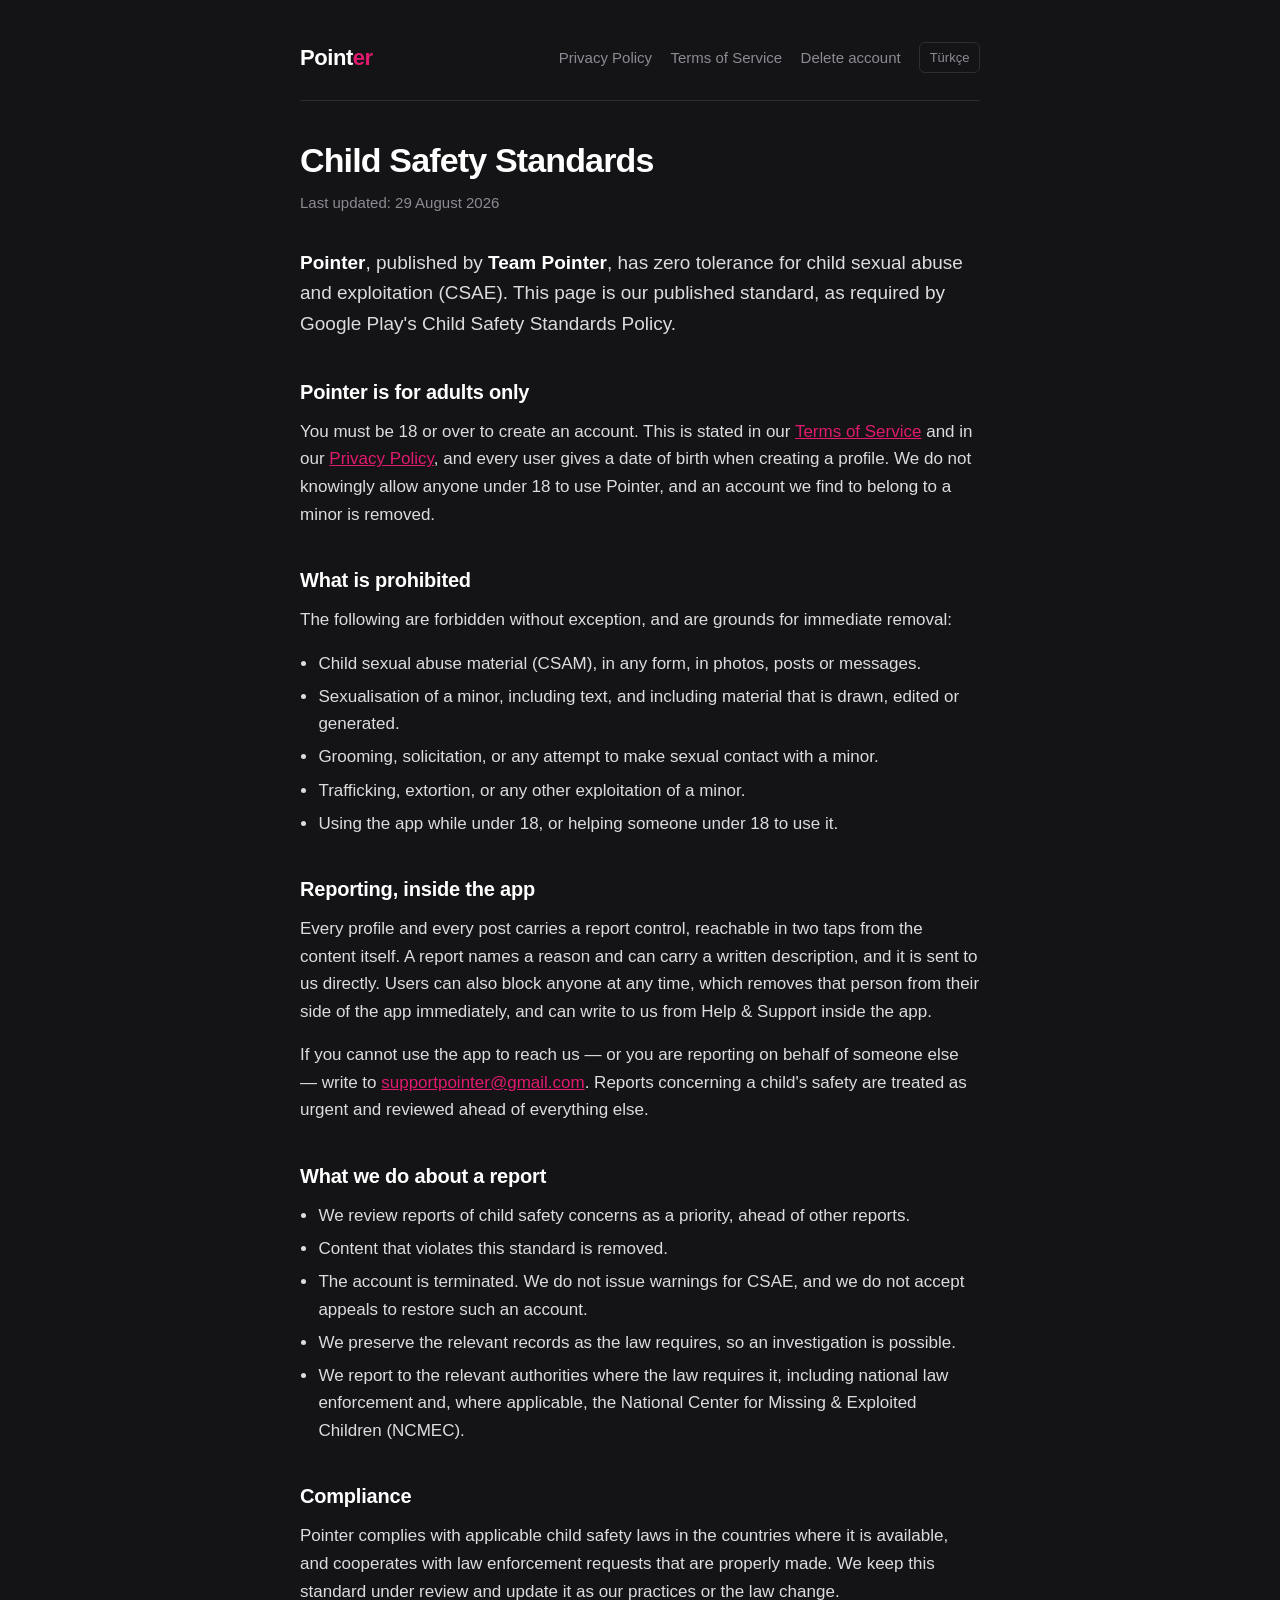
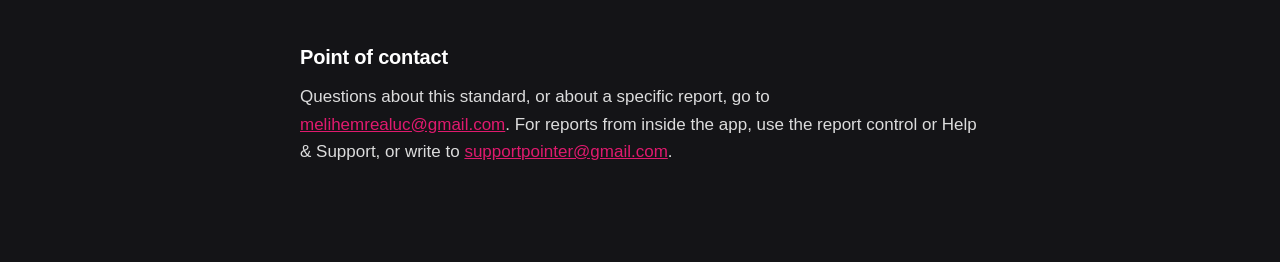
==== child-safety.html @ 62be1b7f "Publish the Child Safety Standards page Play requires every app in the social and dating categories " ====
<!DOCTYPE html>
<html lang="en">
<head>
<meta charset="utf-8">
<meta name="viewport" content="width=device-width, initial-scale=1">
<title>Child Safety Standards — Pointer</title>
<meta name="description" content="Pointer's standards against child sexual abuse and exploitation: what is prohibited, how to report it, and what we do about it.">
<meta name="robots" content="index, follow">
<link rel="icon" type="image/png" sizes="32x32" href="assets/icon-32.png">
<link rel="icon" type="image/png" sizes="16x16" href="assets/icon-16.png">
<link rel="apple-touch-icon" href="assets/icon-180.png">
<link rel="stylesheet" href="assets/site.css">
</head>
<body>
<div class="shell">

  <div class="top">
    <a class="wordmark" href="./">Point<span>er</span></a>
    <nav>
      <a href="privacy.html" data-t="nav-privacy">Privacy Policy</a>
      <a href="terms.html" data-t="nav-terms">Terms of Service</a>
      <a href="delete-account.html" data-t="nav-delete">Delete account</a>
      <button class="lang" id="lang" type="button">Türkçe</button>
    </nav>
  </div>

  <h1 data-t="title">Child Safety Standards</h1>
  <p class="updated" data-t="updated">Last updated: 29 August 2026</p>

  <p class="lead" data-t="lead">
    <strong>Pointer</strong>, published by <strong>Team Pointer</strong>, has zero tolerance
    for child sexual abuse and exploitation (CSAE). This page is our published standard, as
    required by Google Play's Child Safety Standards Policy.
  </p>

  <h2 data-t="h-age">Pointer is for adults only</h2>
  <p data-t="p-age">
    You must be 18 or over to create an account. This is stated in our
    <a href="terms.html">Terms of Service</a> and in our <a href="privacy.html">Privacy Policy</a>,
    and every user gives a date of birth when creating a profile. We do not knowingly allow
    anyone under 18 to use Pointer, and an account we find to belong to a minor is removed.
  </p>

  <h2 data-t="h-prohibited">What is prohibited</h2>
  <p data-t="p-prohibited">The following are forbidden without exception, and are grounds for immediate removal:</p>
  <ul>
    <li data-t="pr-1">Child sexual abuse material (CSAM), in any form, in photos, posts or messages.</li>
    <li data-t="pr-2">Sexualisation of a minor, including text, and including material that is drawn, edited or generated.</li>
    <li data-t="pr-3">Grooming, solicitation, or any attempt to make sexual contact with a minor.</li>
    <li data-t="pr-4">Trafficking, extortion, or any other exploitation of a minor.</li>
    <li data-t="pr-5">Using the app while under 18, or helping someone under 18 to use it.</li>
  </ul>

  <h2 data-t="h-report">Reporting, inside the app</h2>
  <p data-t="p-report">
    Every profile and every post carries a report control, reachable in two taps from the
    content itself. A report names a reason and can carry a written description, and it is
    sent to us directly. Users can also block anyone at any time, which removes that person
    from their side of the app immediately, and can write to us from Help &amp; Support inside
    the app.
  </p>
  <p data-t="p-report2">
    If you cannot use the app to reach us — or you are reporting on behalf of someone else —
    write to <a href="mailto:supportpointer@gmail.com">supportpointer@gmail.com</a>.
    Reports concerning a child's safety are treated as urgent and reviewed ahead of everything else.
  </p>

  <h2 data-t="h-response">What we do about a report</h2>
  <ul>
    <li data-t="re-1">We review reports of child safety concerns as a priority, ahead of other reports.</li>
    <li data-t="re-2">Content that violates this standard is removed.</li>
    <li data-t="re-3">The account is terminated. We do not issue warnings for CSAE, and we do not accept appeals to restore such an account.</li>
    <li data-t="re-4">We preserve the relevant records as the law requires, so an investigation is possible.</li>
    <li data-t="re-5">We report to the relevant authorities where the law requires it, including national law enforcement and, where applicable, the National Center for Missing &amp; Exploited Children (NCMEC).</li>
  </ul>

  <h2 data-t="h-law">Compliance</h2>
  <p data-t="p-law">
    Pointer complies with applicable child safety laws in the countries where it is available,
    and cooperates with law enforcement requests that are properly made. We keep this standard
    under review and update it as our practices or the law change.
  </p>

  <h2 data-t="h-contact">Point of contact</h2>
  <p data-t="p-contact">
    Questions about this standard, or about a specific report, go to
    <a href="mailto:melihemrealuc@gmail.com">melihemrealuc@gmail.com</a>. For reports from
    inside the app, use the report control or Help &amp; Support, or write to
    <a href="mailto:supportpointer@gmail.com">supportpointer@gmail.com</a>.
  </p>

</div>

<script src="assets/i18n.js"></script>
<script>
  applyLang({
    en: {},
    tr: {
      "nav-privacy": "Gizlilik Politikası",
      "nav-terms": "Kullanım Koşulları",
      "nav-delete": "Hesap silme",
      "title": "Çocuk Güvenliği Standartları",
      "updated": "Son güncelleme: 29 Ağustos 2026",
      "lead": "<strong>Team Pointer</strong> tarafından yayınlanan <strong>Pointer</strong>, çocukların cinsel istismarı ve sömürüsüne (CSAE) karşı sıfır tolerans uygular. Bu sayfa, Google Play'in Çocuk Güvenliği Standartları Politikası uyarınca yayınlanmış standardımızdır.",
      "h-age": "Pointer yalnızca yetişkinler içindir",
      "p-age": "Hesap oluşturmak için 18 yaşından büyük olmanız gerekir. Bu, <a href=\"terms.html\">Kullanım Koşullarımızda</a> ve <a href=\"privacy.html\">Gizlilik Politikamızda</a> yazılıdır; profil oluştururken her kullanıcı doğum tarihini bildirir. 18 yaşından küçüklerin Pointer'ı kullanmasına bilerek izin vermeyiz ve bir hesabın çocuğa ait olduğunu tespit edersek hesabı kaldırırız.",
      "h-prohibited": "Yasak olanlar",
      "p-prohibited": "Aşağıdakiler istisnasız yasaktır ve doğrudan kaldırma sebebidir:",
      "pr-1": "Çocukların cinsel istismarına ilişkin materyal (CSAM); fotoğraf, gönderi veya mesaj fark etmeksizin her biçimde.",
      "pr-2": "Bir çocuğun cinselleştirilmesi; metin dahil, çizilmiş, düzenlenmiş veya yapay zekâyla üretilmiş içerikler dahil.",
      "pr-3": "Çocuğa yönelik cinsel amaçlı yakınlaşma, talep veya temas kurma girişimi.",
      "pr-4": "Bir çocuğun ticareti, şantajla sömürülmesi veya başka herhangi bir şekilde istismarı.",
      "pr-5": "18 yaşından küçükken uygulamayı kullanmak ya da 18 yaşından küçük birinin kullanmasına yardım etmek.",
      "h-report": "Uygulama içinden bildirme",
      "p-report": "Her profilde ve her gönderide, içeriğin kendisinden iki dokunuşla ulaşılan bir şikâyet düğmesi vardır. Şikâyet bir sebep taşır, isteğe bağlı bir açıklama eklenebilir ve doğrudan bize ulaşır. Kullanıcılar ayrıca istedikleri kişiyi anında engelleyebilir — engellenen kişi uygulamanın onların tarafından tamamen kaybolur — ve uygulama içindeki Yardım ve Destek bölümünden bize yazabilirler.",
      "p-report2": "Uygulama üzerinden bize ulaşamıyorsanız ya da bir başkası adına bildirimde bulunuyorsanız <a href=\"mailto:supportpointer@gmail.com\">supportpointer@gmail.com</a> adresine yazın. Bir çocuğun güvenliğine ilişkin bildirimler acil kabul edilir ve diğer her şeyin önünde incelenir.",
      "h-response": "Bir bildirim geldiğinde ne yapıyoruz",
      "re-1": "Çocuk güvenliğine ilişkin bildirimleri, diğer şikâyetlerin önünde öncelikli olarak inceleriz.",
      "re-2": "Bu standardı ihlal eden içerik kaldırılır.",
      "re-3": "Hesap kapatılır. CSAE için uyarı vermeyiz ve böyle bir hesabın geri açılması yönündeki itirazları kabul etmeyiz.",
      "re-4": "Soruşturmanın mümkün olması için ilgili kayıtları yasanın gerektirdiği biçimde saklarız.",
      "re-5": "Yasanın gerektirdiği hallerde ilgili makamlara bildiririz; ulusal kolluk kuvvetleri ve uygulanabilir olduğu durumlarda NCMEC (National Center for Missing &amp; Exploited Children) dahil.",
      "h-law": "Uyum",
      "p-law": "Pointer, sunulduğu ülkelerdeki çocuk güvenliği mevzuatına uyar ve usulüne uygun yapılan kolluk taleplerine yanıt verir. Bu standardı gözden geçirmeye devam eder, uygulamalarımız veya mevzuat değiştikçe güncelleriz.",
      "h-contact": "İletişim noktası",
      "p-contact": "Bu standart veya belirli bir bildirim hakkındaki sorular için <a href=\"mailto:melihemrealuc@gmail.com\">melihemrealuc@gmail.com</a> adresine yazın. Uygulama içinden bildirim için şikâyet düğmesini ya da Yardım ve Destek bölümünü kullanın, veya <a href=\"mailto:supportpointer@gmail.com\">supportpointer@gmail.com</a> adresine yazın."
    }
  });
</script>
</body>
</html>
---- assets/site.css ----
/* Pointer — public site.
   Dark only, matching the app: the product has no light mode, so neither does this. */

:root {
  --ground: #141417;
  --surface: #1F1C21;
  --field: #2E2B30;
  --hair: #302C33;
  --ink: #FFFFFF;
  --ink-soft: rgba(255, 255, 255, 0.85);
  --muted: #8E8A93;
  --pink: #E01A6E;
  --pink-dim: #B31456;
  --danger: #E0483A;
  --ok: #2FA37A;
  --shell: 720px;
}

* { box-sizing: border-box; }

html { color-scheme: dark; }

body {
  margin: 0;
  background: var(--ground);
  color: var(--ink);
  font-family: -apple-system, BlinkMacSystemFont, "Segoe UI", Roboto, "Helvetica Neue", Arial, sans-serif;
  font-size: 17px;
  line-height: 1.62;
  -webkit-font-smoothing: antialiased;
}

.shell {
  max-width: var(--shell);
  margin: 0 auto;
  padding: 2.5rem 1.25rem 5rem;
}

/* ---------- header ---------- */

.top {
  display: flex;
  align-items: center;
  justify-content: space-between;
  gap: 1rem;
  padding-bottom: 1.5rem;
  border-bottom: 1px solid var(--hair);
  margin-bottom: 2.5rem;
  flex-wrap: wrap;
}

.wordmark {
  font-size: 22px;
  font-weight: 700;
  letter-spacing: -0.02em;
  color: var(--ink);
  text-decoration: none;
}

.wordmark span { color: var(--pink); }

nav { display: flex; gap: 1.15rem; align-items: center; flex-wrap: wrap; }

nav a {
  color: var(--muted);
  text-decoration: none;
  font-size: 15px;
}

nav a:hover, nav a:focus-visible { color: var(--ink); }
nav a[aria-current="page"] { color: var(--ink); font-weight: 600; }

.lang {
  background: none;
  border: 1px solid var(--hair);
  color: var(--muted);
  border-radius: 6px;
  padding: 0.25rem 0.6rem;
  font: inherit;
  font-size: 13px;
  cursor: pointer;
}

.lang:hover { color: var(--ink); border-color: var(--muted); }
.lang:focus-visible { outline: 2px solid var(--pink); outline-offset: 2px; }

/* ---------- type ---------- */

h1 {
  font-size: 34px;
  line-height: 1.14;
  letter-spacing: -0.025em;
  font-weight: 700;
  margin: 0 0 0.75rem;
  text-wrap: balance;
}

h2 {
  font-size: 20px;
  font-weight: 700;
  letter-spacing: -0.01em;
  margin: 2.25rem 0 0.6rem;
  text-wrap: balance;
}

h3 {
  font-size: 17px;
  font-weight: 600;
  letter-spacing: -0.005em;
  margin: 1.6rem 0 0.4rem;
  color: var(--ink);
}

p { margin: 0 0 1rem; color: var(--ink-soft); }

strong { color: var(--ink); font-weight: 600; }

ul { margin: 0 0 1rem; padding-left: 1.15rem; color: var(--ink-soft); }
li { margin-bottom: 0.35rem; }

a { color: var(--pink); }

.lead { font-size: 19px; color: var(--ink-soft); }
.updated { color: var(--muted); font-size: 15px; margin-bottom: 2rem; }

/* ---------- cards ---------- */

.cards { display: grid; gap: 0.9rem; margin: 2rem 0; }

.card {
  display: block;
  background: var(--surface);
  border: 1px solid var(--hair);
  border-radius: 12px;
  padding: 1.15rem 1.35rem;
  text-decoration: none;
  color: inherit;
}

.card:hover, .card:focus-visible { border-color: var(--pink); }
.card h3 { margin: 0 0 0.2rem; font-size: 17px; font-weight: 600; color: var(--ink); }
.card p { margin: 0; font-size: 15px; color: var(--muted); }

/* ---------- forms ---------- */

.panel {
  background: var(--surface);
  border: 1px solid var(--hair);
  border-radius: 14px;
  padding: 1.5rem;
  margin-top: 1.75rem;
}

.step { display: none; }
.step.on { display: block; }

label {
  display: block;
  font-size: 13px;
  color: var(--muted);
  margin: 0 0 0.35rem;
}

input[type="email"], input[type="password"], input[type="text"] {
  width: 100%;
  background: var(--field);
  border: 1px solid transparent;
  border-radius: 10px;
  color: var(--ink);
  font: inherit;
  font-size: 16px;
  padding: 0.8rem 0.9rem;
  margin-bottom: 1rem;
}

input:focus { outline: none; border-color: var(--pink); }

button.primary, button.danger, button.ghost {
  width: 100%;
  border: 0;
  border-radius: 12px;
  font: inherit;
  font-size: 17px;
  font-weight: 700;
  padding: 0.85rem 1rem;
  cursor: pointer;
  color: #FFFFFF;
}

button.primary { background: var(--pink); }
button.primary:hover:not(:disabled) { background: var(--pink-dim); }
button.danger { background: var(--danger); }
button.danger:hover:not(:disabled) { filter: brightness(0.9); }

button.ghost {
  background: none;
  border: 1px solid var(--hair);
  color: var(--muted);
  font-weight: 500;
  font-size: 15px;
  margin-top: 0.6rem;
}

button.ghost:hover { color: var(--ink); border-color: var(--muted); }
button:disabled { opacity: 0.5; cursor: default; }
button:focus-visible { outline: 2px solid var(--ink); outline-offset: 2px; }

.social-note {
  font-size: 14px;
  color: var(--muted);
  margin: 0.9rem 0 0;
}

.msg {
  border-radius: 10px;
  padding: 0.8rem 0.95rem;
  font-size: 15px;
  margin-bottom: 1rem;
  display: none;
}

.msg.on { display: block; }
.msg.bad { background: rgba(224, 72, 58, 0.14); color: #FF9A90; }
.msg.good { background: rgba(47, 163, 122, 0.14); color: #6FD6AF; }

.warn {
  background: rgba(224, 72, 58, 0.1);
  border: 1px solid rgba(224, 72, 58, 0.35);
  border-radius: 10px;
  padding: 1rem 1.15rem;
  margin-bottom: 1.25rem;
}

.warn p { color: var(--ink-soft); font-size: 15px; }
.warn p:last-child { margin-bottom: 0; }
.warn ul { font-size: 15px; margin-bottom: 0.75rem; }

.who {
  font-size: 15px;
  color: var(--muted);
  margin-bottom: 1rem;
  word-break: break-all;
}

.who b { color: var(--ink); }

footer {
  margin-top: 4rem;
  padding-top: 1.5rem;
  border-top: 1px solid var(--hair);
  color: var(--muted);
  font-size: 14px;
  display: flex;
  gap: 0.5rem 1.25rem;
  flex-wrap: wrap;
}

footer a { color: var(--muted); }

[hidden] { display: none !important; }

@media (prefers-reduced-motion: reduce) {
  * { transition: none !important; }
}
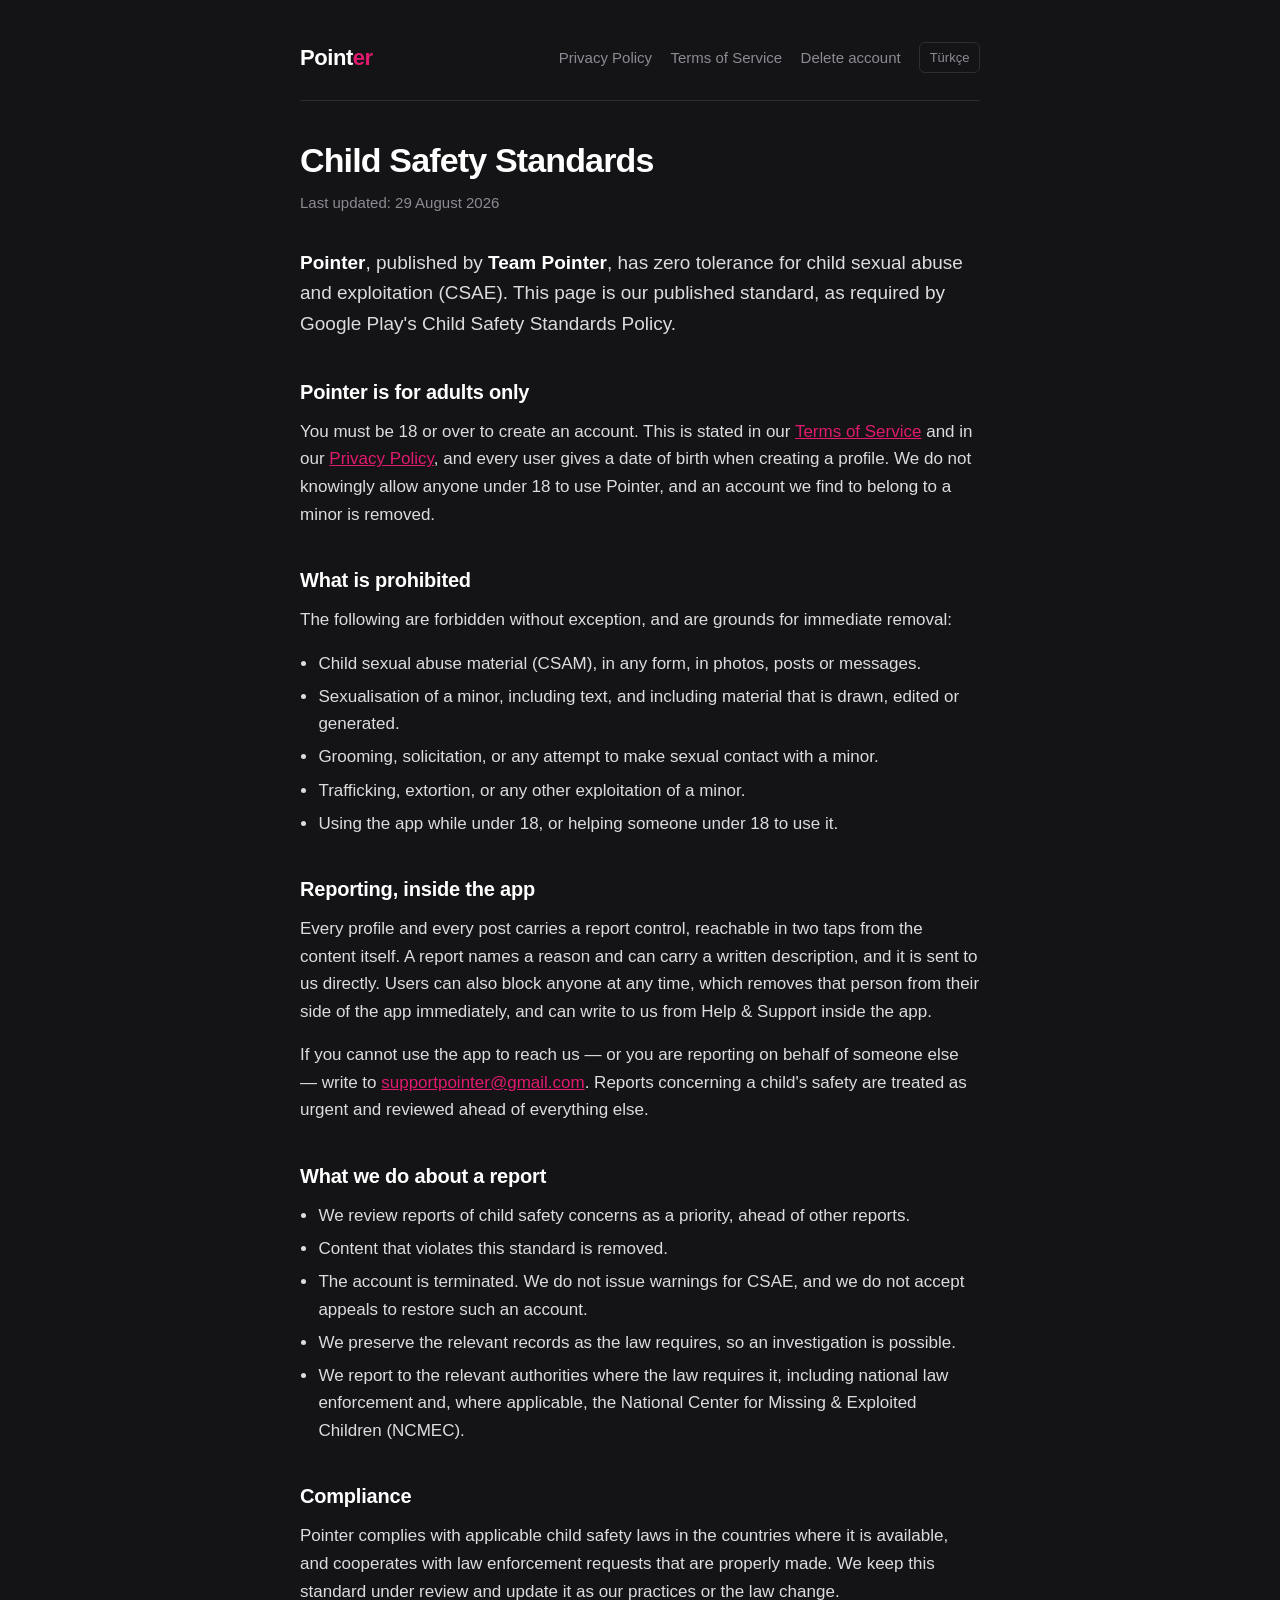
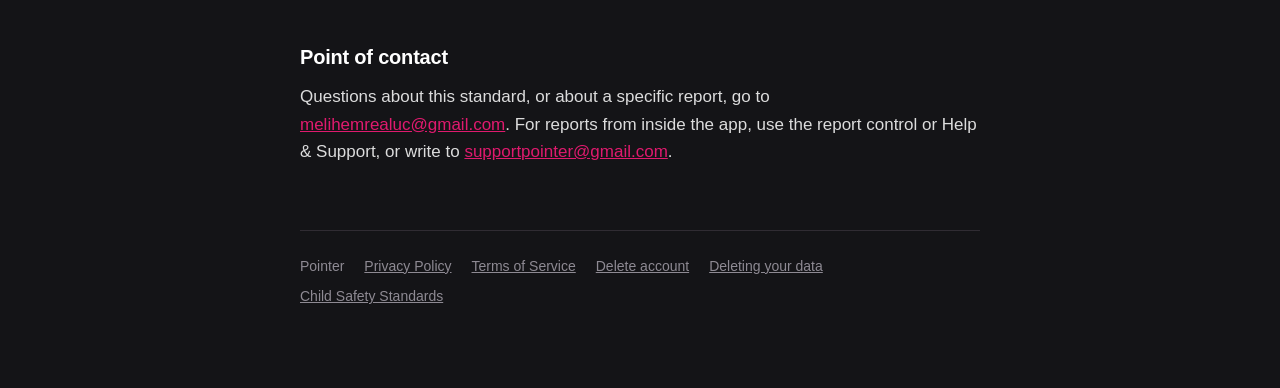
==== commit 9fb95dbe: "Put every page in the footer, on every page Two pages were added after the footer was written, so th" ====
--- a/child-safety.html
+++ b/child-safety.html
@@ -89,6 +89,16 @@
     <a href="mailto:supportpointer@gmail.com">supportpointer@gmail.com</a>.
   </p>
 
+
+  <footer>
+    <span>Pointer</span>
+    <a href="privacy.html" data-t="nav-privacy">Privacy Policy</a>
+    <a href="terms.html" data-t="nav-terms">Terms of Service</a>
+    <a href="delete-account.html" data-t="nav-delete">Delete account</a>
+    <a href="data-deletion.html" data-t="nav-data">Deleting your data</a>
+    <a href="child-safety.html" data-t="nav-child">Child Safety Standards</a>
+  </footer>
+
 </div>
 
 <script src="assets/i18n.js"></script>
@@ -99,6 +109,8 @@
       "nav-privacy": "Gizlilik Politikası",
       "nav-terms": "Kullanım Koşulları",
       "nav-delete": "Hesap silme",
+      "nav-child": "Çocuk Güvenliği Standartları",
+      "nav-data": "Verilerinizi silme",
       "title": "Çocuk Güvenliği Standartları",
       "updated": "Son güncelleme: 29 Ağustos 2026",
       "lead": "<strong>Team Pointer</strong> tarafından yayınlanan <strong>Pointer</strong>, çocukların cinsel istismarı ve sömürüsüne (CSAE) karşı sıfır tolerans uygular. Bu sayfa, Google Play'in Çocuk Güvenliği Standartları Politikası uyarınca yayınlanmış standardımızdır.",
